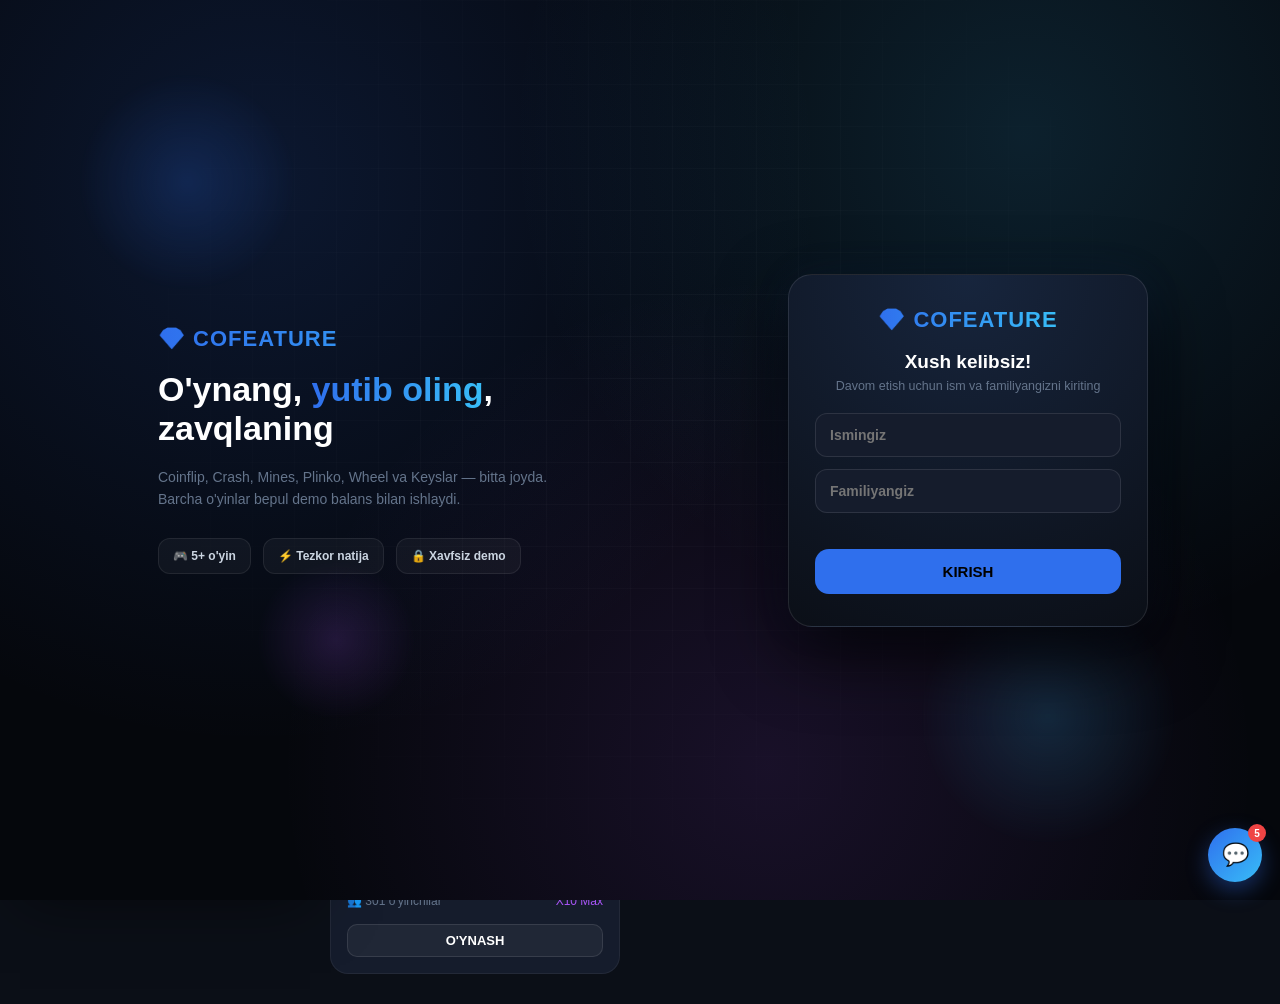
==== index.html @ 9e16fee0 "vip" ====
<!DOCTYPE html>
<html lang="uz">
<head>
  <meta charset="UTF-8">
  <meta name="viewport" content="width=device-width, initial-scale=1.0">
  <title>COFEATURE - Casino Platform</title>
  <link rel="stylesheet" href="styles.css">
  <script src="balance.js" defer></script>
<script src="vip.js" defer></script>
<script src="referral.js" defer></script>
<script src="extras.js" defer></script>
<script src="shell.js" defer></script>
<script src="daily.js" defer></script>
<script src="social.js" defer></script>
</head>
<body>

  <div class="topbar">
    <div class="topbar-left">
      <div class="brand">💎 COFEATURE</div>
    </div>
    <div style="display:flex; align-items:center; gap:10px;">
      <div class="balance-pill">💎 <span class="js-balance">0</span></div>
      <button class="reset-btn" onclick="if(confirm('Balansni 10 000 ga qaytarasizmi?')) skzResetBalance()">Balansni tiklash</button>
    </div>
  </div>

  <main class="main-content">
    <div class="section-title">
      <span>🔥 Mashhur O'yinlar</span>
      <span style="font-size: 14px; color: #2f6fed; font-weight: normal;">🟢 <span class="js-online-count">3,420</span> kishi o'ynamoqda</span>
    </div>

    <div class="games-grid">

      <a class="game-card" href="wheel.html">
        <div class="game-banner bg-wheel">
          🎡
          <span class="badge badge-live">Live</span>
        </div>
        <div class="game-info">
          <div class="game-title">Wheel (Ruletka)</div>
          <div class="game-stats">
            <span>👥 1,482 o'yinchilar</span>
            <span style="color:#2f6fed;">X50 Max</span>
          </div>
          <div class="play-btn">O'YNASH</div>
        </div>
      </a>

      <a class="game-card" href="crash.html">
        <div class="game-banner bg-crash">
          📈
          <span class="badge badge-hot">Hot</span>
        </div>
        <div class="game-info">
          <div class="game-title">Crash</div>
          <div class="game-stats">
            <span>👥 840 o'yinchilar</span>
            <span style="color:#f59e0b;">X1000 Max</span>
          </div>
          <div class="play-btn">O'YNASH</div>
        </div>
      </a>

      <a class="game-card" href="mines.html">
        <div class="game-banner bg-mines">
          💣
        </div>
        <div class="game-info">
          <div class="game-title">Mines</div>
          <div class="game-stats">
            <span>👥 620 o'yinchilar</span>
            <span style="color:#38bdf8;">99% RTP</span>
          </div>
          <div class="play-btn">O'YNASH</div>
        </div>
      </a>

      <a class="game-card" href="plinko.html">
        <div class="game-banner bg-plinko">
          🟣
        </div>
        <div class="game-info">
          <div class="game-title">Plinko</div>
          <div class="game-stats">
            <span>👥 478 o'yinchilar</span>
            <span style="color:#a855f7;">X100 Max</span>
          </div>
          <div class="play-btn">O'YNASH</div>
        </div>
      </a>

      <a class="game-card" href="coinflip.html">
        <div class="game-banner bg-coinflip">
          🪙
          <span class="badge badge-new">Yangi</span>
        </div>
        <div class="game-info">
          <div class="game-title">CoinFlip</div>
          <div class="game-stats">
            <span>👥 355 o'yinchilar</span>
            <span style="color:#ef4444;">X2 Max</span>
          </div>
          <div class="play-btn">O'YNASH</div>
        </div>
      </a>

      <a class="game-card" href="cases.html">
        <div class="game-banner bg-cases">
          🎁
          <span class="badge badge-new">Yangi</span>
        </div>
        <div class="game-info">
          <div class="game-title">Keyslar</div>
          <div class="game-stats">
            <span>👥 512 o'yinchilar</span>
            <span style="color:#f59e0b;">X35 Max</span>
          </div>
          <div class="play-btn">O'YNASH</div>
        </div>
      </a>

      <a class="game-card" href="upgrade.html">
        <div class="game-banner bg-plinko">
          ⚡
        </div>
        <div class="game-info">
          <div class="game-title">Apgreyder</div>
          <div class="game-stats">
            <span>👥 301 o'yinchilar</span>
            <span style="color:#a855f7;">X10 Max</span>
          </div>
          <div class="play-btn">O'YNASH</div>
        </div>
      </a>

    </div>
  </main>

</body>
</html>
---- styles.css ----
:root {
  --bg-main: #0b0f17;
  --bg-sidebar: #0f1623;
  --bg-card: #151c2c;
  --accent: #2f6fed;
  --accent-blue: #38bdf8;
  --accent-purple: #a855f7;
  --accent-amber: #f59e0b;
  --accent-red: #ef4444;
  --text-main: #ffffff;
  --text-muted: #64748b;
}

html {
  scroll-behavior: smooth;
  scrollbar-width: thin;
  scrollbar-color: rgba(47, 111, 237, 0.4) transparent;
}
::-webkit-scrollbar { width: 8px; height: 8px; }
::-webkit-scrollbar-track { background: transparent; }
::-webkit-scrollbar-thumb {
  background: linear-gradient(180deg, rgba(47, 111, 237, 0.55), rgba(56, 189, 248, 0.45));
  border-radius: 8px;
}
::-webkit-scrollbar-thumb:hover { background: rgba(56, 189, 248, 0.75); }

* {
  box-sizing: border-box;
  margin: 0;
  padding: 0;
  user-select: none;
}

body {
  background-color: var(--bg-main);
  background-image: radial-gradient(circle at 15% 0%, rgba(47, 111, 237, 0.08), transparent 40%),
                     radial-gradient(circle at 85% 100%, rgba(56, 189, 248, 0.08), transparent 40%);
  background-attachment: fixed;
  font-family: 'SF Pro Display', -apple-system, BlinkMacSystemFont, 'Segoe UI', Roboto, sans-serif;
  color: var(--text-main);
  min-height: 100vh;
  animation: skzAuroraDrift 18s ease-in-out infinite alternate;
}
@keyframes skzAuroraDrift {
  0%   { background-position: 0% 0%, 100% 100%; }
  100% { background-position: 6% 4%, 94% 96%; }
}

a { text-decoration: none; color: inherit; }

/* ===== Umumiy yuqori panel (har bir o'yin sahifasida) ===== */
.topbar {
  display: flex;
  align-items: center;
  justify-content: space-between;
  padding: 16px 24px;
  border-bottom: 1px solid rgba(255,255,255,0.06);
  background: rgba(15, 22, 35, 0.6);
  backdrop-filter: blur(6px);
  position: sticky;
  top: 0;
  z-index: 50;
}

.topbar-left { display: flex; align-items: center; gap: 16px; }

.brand {
  font-size: 20px;
  font-weight: 800;
  background: linear-gradient(to right, #2f6fed, #38bdf8);
  -webkit-background-clip: text;
  -webkit-text-fill-color: transparent;
  letter-spacing: 1px;
  display: flex;
  align-items: center;
  gap: 8px;
}

.back-btn {
  display: inline-flex;
  align-items: center;
  gap: 8px;
  background: var(--bg-card);
  border: 1px solid rgba(255,255,255,0.1);
  color: #fff;
  padding: 9px 16px;
  border-radius: 10px;
  font-weight: 600;
  font-size: 13px;
  cursor: pointer;
  transition: background 0.2s cubic-bezier(0.4, 0, 0.2, 1);
}
.back-btn:hover { background: rgba(255,255,255,0.1); }

.reset-btn {
  background: none;
  border: 1px solid rgba(255,255,255,0.1);
  color: var(--text-muted);
  font-size: 11px;
  padding: 6px 10px;
  border-radius: 8px;
  cursor: pointer;
}
.reset-btn:hover { color: #fff; border-color: rgba(255,255,255,0.3); }

/* ===== Lobby grid (index.html) ===== */
.main-content {
  padding: 30px 40px;
  max-width: 1200px;
  margin: 0 auto;
}

.section-title {
  font-size: 24px;
  font-weight: 800;
  margin-bottom: 20px;
  display: flex;
  align-items: center;
  justify-content: space-between;
  flex-wrap: wrap;
  gap: 8px;
}

.games-grid {
  display: grid;
  grid-template-columns: repeat(auto-fill, minmax(220px, 1fr));
  gap: 20px;
}

.game-card {
  background: var(--bg-card);
  border: 1px solid rgba(255,255,255,0.06);
  border-radius: 18px;
  overflow: hidden;
  cursor: pointer;
  transition: transform 0.25s cubic-bezier(0.4, 0, 0.2, 1), box-shadow 0.25s cubic-bezier(0.4, 0, 0.2, 1), border-color 0.25s cubic-bezier(0.4, 0, 0.2, 1);
  position: relative;
  display: flex;
  flex-direction: column;
  animation: skzFadeUp 0.45s cubic-bezier(0.19, 1, 0.22, 1) both;
}
.games-grid .game-card:nth-child(1) { animation-delay: 0.02s; }
.games-grid .game-card:nth-child(2) { animation-delay: 0.07s; }
.games-grid .game-card:nth-child(3) { animation-delay: 0.12s; }
.games-grid .game-card:nth-child(4) { animation-delay: 0.17s; }
.games-grid .game-card:nth-child(5) { animation-delay: 0.22s; }

.balance-pill {
  display: flex;
  align-items: center;
  gap: 8px;
  background: rgba(255,255,255,0.04);
  border: 1px solid rgba(255,255,255,0.08);
  padding: 8px 16px;
  border-radius: 12px;
  font-weight: 700;
  font-size: 14px;
  color: var(--accent-amber);
  animation: skzGlowPulse 3.2s ease-in-out infinite;
}
@keyframes skzGlowPulse {
  0%, 100% { box-shadow: 0 0 0 rgba(47, 111, 237, 0); }
  50%      { box-shadow: 0 0 14px rgba(47, 111, 237, 0.25); }
}

.game-card:hover {
  transform: translateY(-6px);
  border-color: rgba(255, 255, 255, 0.2);
  box-shadow: 0 15px 30px rgba(0,0,0,0.5);
}

.game-banner {
  height: 140px;
  background-size: cover;
  background-position: center;
  position: relative;
  display: flex;
  align-items: center;
  justify-content: center;
  font-size: 50px;
}

.bg-wheel { background: radial-gradient(circle, #2f6fed, #0d2a63); }
.bg-crash { background: radial-gradient(circle, #f59e0b, #78350f); }
.bg-mines { background: radial-gradient(circle, #38bdf8, #1e3a8a); }
.bg-plinko { background: radial-gradient(circle, #a855f7, #4c1d95); }
.bg-coinflip { background: radial-gradient(circle, #ef4444, #7f1d1d); }
.bg-cases { background: radial-gradient(circle, #f59e0b, #78350f); }

.badge {
  position: absolute;
  top: 12px;
  right: 12px;
  padding: 4px 8px;
  border-radius: 6px;
  font-size: 10px;
  font-weight: 800;
  text-transform: uppercase;
}

.badge-live { background: #ef4444; color: #fff; box-shadow: 0 0 10px #ef4444; }
.badge-hot { background: var(--accent-amber); color: #000; }
.badge-new { background: var(--accent-purple); color: #fff; }
.badge-free { background: var(--accent-blue); color: #fff; }

.free24-code-row {
  display: flex;
  gap: 8px;
  width: 100%;
  margin-bottom: 12px;
}
.free24-code-row input {
  text-transform: uppercase;
  letter-spacing: 1px;
}
.free24-timer {
  width: 100%;
  text-align: center;
  font-size: 12.5px;
  font-weight: 700;
  color: var(--text-muted);
  background: rgba(255,255,255,0.04);
  border: 1px solid rgba(255,255,255,0.08);
  border-radius: 12px;
  padding: 10px;
  margin-bottom: 12px;
}
.free24-timer.ready { color: var(--accent-blue); border-color: rgba(56,189,248,0.35); }

.game-info {
  padding: 16px;
  display: flex;
  flex-direction: column;
  gap: 6px;
}

.game-title { font-size: 16px; font-weight: 700; }

.game-stats {
  font-size: 12px;
  color: var(--text-muted);
  display: flex;
  justify-content: space-between;
  align-items: center;
}

.play-btn {
  margin-top: 10px;
  background: rgba(255,255,255,0.05);
  border: 1px solid rgba(255,255,255,0.1);
  color: #fff;
  padding: 8px;
  border-radius: 10px;
  font-weight: 600;
  font-size: 13px;
  text-align: center;
  transition: background 0.2s cubic-bezier(0.4, 0, 0.2, 1);
}

.game-card:hover .play-btn {
  background: var(--accent);
  color: #000;
  border-color: var(--accent);
}

/* ===== O'yin sahifalari uchun umumiy konteyner ===== */
.game-page-wrap {
  display: flex;
  justify-content: center;
  padding: 30px 16px 60px;
}

.app-container {
  width: 100%;
  max-width: 460px;
  background: radial-gradient(circle at top, #14243b 0%, #0b0f17 100%);
  border: 1px solid rgba(255, 255, 255, 0.08);
  border-radius: 24px;
  padding: 22px;
  box-shadow: 0 20px 50px rgba(0, 0, 0, 0.7);
  display: flex;
  flex-direction: column;
  align-items: center;
  animation: skzFadeUp 0.45s cubic-bezier(0.19, 1, 0.22, 1) both;
}

@keyframes skzFadeUp {
  from { opacity: 0; transform: translateY(14px); }
  to   { opacity: 1; transform: translateY(0); }
}

.game-heading {
  font-size: 18px;
  font-weight: 800;
  margin-bottom: 4px;
  display: flex;
  align-items: center;
  gap: 8px;
}

.game-subtitle {
  font-size: 12px;
  color: var(--text-muted);
  margin-bottom: 18px;
  text-align: center;
}

.quick-bets {
  display: grid;
  grid-template-columns: repeat(4, 1fr);
  gap: 8px;
  width: 100%;
  margin-bottom: 15px;
}

.quick-btn {
  background: var(--bg-card);
  border: 1px solid rgba(255,255,255,0.08);
  color: #cbd5e1;
  padding: 9px;
  border-radius: 10px;
  font-size: 12px;
  font-weight: 600;
  cursor: pointer;
  transition: all 0.2s cubic-bezier(0.4, 0, 0.2, 1);
}

.quick-btn:active, .quick-btn.active {
  background: var(--accent-blue);
  color: #fff;
  border-color: var(--accent-blue);
}

.bet-input-row {
  display: flex;
  gap: 8px;
  width: 100%;
  margin-bottom: 15px;
}

.bet-input {
  flex: 1;
  background: var(--bg-card);
  border: 1px solid rgba(255,255,255,0.1);
  color: #fff;
  padding: 12px 14px;
  border-radius: 12px;
  font-size: 15px;
  font-weight: 700;
}
.bet-input:focus { outline: none; border-color: var(--accent); }

.primary-btn {
  width: 100%;
  background: var(--accent);
  border: none;
  color: #000;
  padding: 14px;
  border-radius: 14px;
  font-weight: 800;
  font-size: 15px;
  cursor: pointer;
  transition: filter 0.15s cubic-bezier(0.4, 0, 0.2, 1), transform 0.1s cubic-bezier(0.4, 0, 0.2, 1);
}
.primary-btn:hover { filter: brightness(1.08); }
.primary-btn:active { transform: scale(0.98); }
.primary-btn:disabled { opacity: 0.4; cursor: not-allowed; }

.primary-btn.danger { background: var(--accent-red); color: #fff; }
.primary-btn.blue { background: var(--accent-blue); color: #fff; }

.history-bar {
  display: flex;
  gap: 6px;
  width: 100%;
  overflow-x: auto;
  padding-bottom: 4px;
  margin-bottom: 15px;
  scrollbar-width: none;
}
.history-bar::-webkit-scrollbar { display: none; }

.history-item {
  padding: 4px 10px;
  border-radius: 8px;
  font-size: 11px;
  font-weight: 800;
  flex-shrink: 0;
  background: rgba(255,255,255,0.05);
}

.toast {
  position: fixed;
  bottom: 24px;
  left: 50%;
  transform: translateX(-50%) translateY(20px);
  background: var(--bg-card);
  border: 1px solid rgba(255,255,255,0.15);
  padding: 12px 20px;
  border-radius: 12px;
  font-weight: 700;
  font-size: 14px;
  opacity: 0;
  transition: opacity 0.25s cubic-bezier(0.4, 0, 0.2, 1), transform 0.25s cubic-bezier(0.4, 0, 0.2, 1);
  z-index: 100;
  pointer-events: none;
  text-align: center;
}
.toast.show { opacity: 1; transform: translateX(-50%) translateY(0); }
.toast.win { color: var(--accent); border-color: rgba(47, 111, 237, 0.4); }
.toast.lose { color: var(--accent-red); border-color: rgba(239,68,68,0.4); }

/* ===== Yutuq (achievement) bildirishnomasi ===== */
.skz-achv-toast {
  position: fixed;
  top: 18px;
  left: 50%;
  transform: translateX(-50%) translateY(-30px);
  display: flex;
  align-items: center;
  gap: 12px;
  background: linear-gradient(135deg, #1a2440, #0f1623);
  border: 1px solid rgba(245, 158, 11, 0.5);
  box-shadow: 0 12px 30px rgba(0,0,0,0.5), 0 0 20px rgba(245,158,11,0.25);
  padding: 12px 18px;
  border-radius: 14px;
  z-index: 10000;
  opacity: 0;
  transition: opacity 0.35s cubic-bezier(0.4,0,0.2,1), transform 0.35s cubic-bezier(0.4,0,0.2,1);
  pointer-events: none;
  max-width: 90vw;
}
.skz-achv-toast.show { opacity: 1; transform: translateX(-50%) translateY(0); }
.skz-achv-toast-icon { font-size: 30px; line-height: 1; }
.skz-achv-toast-label { font-size: 10px; text-transform: uppercase; letter-spacing: 1px; color: var(--accent-amber); font-weight: 800; }
.skz-achv-toast-title { font-size: 14px; font-weight: 800; color: #fff; }

/* ===== Sound toggle tugmasi ===== */
.js-sound-toggle {
  background: rgba(255,255,255,0.06);
  border: 1px solid rgba(255,255,255,0.1);
  border-radius: 10px;
  width: 38px;
  height: 38px;
  font-size: 16px;
  cursor: pointer;
  display: inline-flex;
  align-items: center;
  justify-content: center;
  transition: all 0.2s ease;
}
.js-sound-toggle:hover { background: rgba(255,255,255,0.12); }
.js-sound-toggle.active { border-color: rgba(47,111,237,0.5); }

/* ===== Reyting jadvali ===== */
.leaderboard-list { width: 100%; display: flex; flex-direction: column; gap: 8px; }
.leaderboard-row {
  display: flex;
  align-items: center;
  gap: 12px;
  background: var(--bg-card);
  border: 1px solid rgba(255,255,255,0.06);
  border-radius: 12px;
  padding: 10px 14px;
}
.leaderboard-row.top1 { border-color: rgba(245,158,11,0.55); box-shadow: 0 0 18px rgba(245,158,11,0.15); }
.leaderboard-row.top2 { border-color: rgba(203,213,225,0.4); }
.leaderboard-row.top3 { border-color: rgba(217,119,6,0.4); }
.leaderboard-row.is-user { border-color: rgba(47,111,237,0.6); background: rgba(47,111,237,0.08); }
.leaderboard-rank {
  width: 30px; height: 30px; border-radius: 8px;
  display: flex; align-items: center; justify-content: center;
  font-weight: 800; font-size: 13px; flex-shrink: 0;
  background: rgba(255,255,255,0.06); color: #cbd5e1;
}
.leaderboard-row.top1 .leaderboard-rank { background: linear-gradient(160deg,#f59e0b,#7c2d12); color: #fff; }
.leaderboard-row.top2 .leaderboard-rank { background: linear-gradient(160deg,#cbd5e1,#64748b); color: #0b0f17; }
.leaderboard-row.top3 .leaderboard-rank { background: linear-gradient(160deg,#d97706,#7c2d12); color: #fff; }
.leaderboard-info { flex: 1; min-width: 0; }
.leaderboard-name { font-weight: 700; font-size: 13.5px; overflow: hidden; text-overflow: ellipsis; white-space: nowrap; }
.leaderboard-drop { font-size: 11px; color: var(--text-muted); }
.leaderboard-score { font-weight: 800; font-size: 13.5px; color: var(--accent-amber); white-space: nowrap; }

/* ===== Profil statistikasi ===== */
.stats-grid {
  display: grid;
  grid-template-columns: repeat(2, 1fr);
  gap: 10px;
  width: 100%;
  margin-bottom: 20px;
}
.stat-card {
  background: var(--bg-card);
  border: 1px solid rgba(255,255,255,0.07);
  border-radius: 14px;
  padding: 14px;
  text-align: center;
}
.stat-card-icon { font-size: 20px; margin-bottom: 4px; }
.stat-card-value { font-size: 17px; font-weight: 800; color: #fff; }
.stat-card-label { font-size: 10.5px; color: var(--text-muted); margin-top: 2px; }

.profile-header {
  display: flex;
  align-items: center;
  gap: 14px;
  width: 100%;
  margin-bottom: 18px;
}
.profile-header-avatar {
  width: 60px; height: 60px; border-radius: 50%;
  background: linear-gradient(160deg, var(--accent), var(--accent-blue));
  display: flex; align-items: center; justify-content: center;
  font-weight: 800; font-size: 20px; color: #fff; overflow: hidden; flex-shrink: 0;
}
.profile-header-avatar img { width: 100%; height: 100%; object-fit: cover; }
.profile-header-name { font-weight: 800; font-size: 17px; }
.profile-header-sub { font-size: 12px; color: var(--text-muted); }

.achv-grid {
  display: grid;
  grid-template-columns: repeat(auto-fill, minmax(140px, 1fr));
  gap: 10px;
  width: 100%;
}
.achv-card {
  background: var(--bg-card);
  border: 1px solid rgba(255,255,255,0.07);
  border-radius: 14px;
  padding: 12px;
  text-align: center;
  opacity: 0.35;
  filter: grayscale(0.8);
  transition: all 0.25s ease;
}
.achv-card.unlocked {
  opacity: 1;
  filter: none;
  border-color: rgba(245,158,11,0.4);
  box-shadow: 0 0 16px rgba(245,158,11,0.12);
}
.achv-card-icon { font-size: 26px; margin-bottom: 6px; }
.achv-card-title { font-size: 12px; font-weight: 800; }
.achv-card-desc { font-size: 10px; color: var(--text-muted); margin-top: 3px; line-height: 1.3; }

/* ===== O'yinlarda sovg'a bilan tikish rejimi ===== */
.stake-mode-row {
  display: flex;
  gap: 8px;
  width: 100%;
  margin-bottom: 12px;
}
.stake-mode-btn {
  flex: 1;
  background: var(--bg-card);
  border: 1px solid rgba(255,255,255,0.08);
  color: #94a3b8;
  padding: 10px;
  border-radius: 12px;
  font-weight: 700;
  font-size: 13px;
  cursor: pointer;
  transition: all 0.15s cubic-bezier(0.4, 0, 0.2, 1);
}
.stake-mode-btn.active {
  background: rgba(168,85,247,0.15);
  border-color: var(--accent-purple);
  color: #fff;
}
.stake-gift-row {
  display: flex;
  gap: 8px;
  width: 100%;
  overflow-x: auto;
  padding-bottom: 6px;
  margin-bottom: 12px;
  scrollbar-width: none;
}
.stake-gift-row::-webkit-scrollbar { display: none; }
.stake-gift-item {
  flex-shrink: 0;
  width: 64px;
  background: var(--bg-card);
  border: 2px solid rgba(255,255,255,0.06);
  border-radius: 12px;
  padding: 6px;
  text-align: center;
  cursor: pointer;
  transition: border-color 0.15s cubic-bezier(0.4, 0, 0.2, 1), transform 0.1s cubic-bezier(0.4, 0, 0.2, 1);
}
.stake-gift-item:active { transform: scale(0.96); }
.stake-gift-item.active { border-color: var(--accent-purple); background: rgba(168,85,247,0.1); }
.stake-gift-item .gift-icon-wrap { width: 44px; height: 44px; border-radius: 8px; margin: 0 auto 4px; }
.stake-gift-item .val { font-size: 10px; color: #cbd5e1; font-weight: 700; }
.stake-gift-empty {
  font-size: 12px;
  color: var(--text-muted);
  padding: 10px 0;
}
.stake-gift-empty a { color: var(--accent); font-weight: 600; }

/* ============================================
   COFEATURE — Chap yon menyu (Sidebar)
   ============================================ */
.skz-burger {
  width: 40px;
  height: 40px;
  border-radius: 10px;
  background: var(--bg-card);
  border: 1px solid rgba(255,255,255,0.1);
  display: flex;
  flex-direction: column;
  align-items: center;
  justify-content: center;
  gap: 5px;
  cursor: pointer;
  flex-shrink: 0;
  transition: border-color 0.2s cubic-bezier(0.4, 0, 0.2, 1), background 0.2s cubic-bezier(0.4, 0, 0.2, 1);
}
.skz-burger:hover { border-color: rgba(47, 111, 237, 0.5); background: rgba(47, 111, 237, 0.08); }
.skz-burger span {
  display: block;
  width: 18px;
  height: 2px;
  background: #fff;
  border-radius: 2px;
  transition: transform 0.3s ease, opacity 0.3s ease;
}
.skz-burger.open span:nth-child(1) { transform: translateY(7px) rotate(45deg); }
.skz-burger.open span:nth-child(2) { opacity: 0; }
.skz-burger.open span:nth-child(3) { transform: translateY(-7px) rotate(-45deg); }

.skz-overlay {
  position: fixed;
  inset: 0;
  background: rgba(0,0,0,0.55);
  backdrop-filter: blur(2px);
  opacity: 0;
  pointer-events: none;
  transition: opacity 0.3s ease;
  z-index: 199;
}
.skz-overlay.open { opacity: 1; pointer-events: auto; }

.skz-sidebar {
  position: fixed;
  top: 0;
  left: 0;
  bottom: 0;
  width: 290px;
  max-width: 85vw;
  background: linear-gradient(180deg, #121a2b 0%, #0b0f17 100%);
  border-right: 1px solid rgba(255,255,255,0.08);
  box-shadow: 20px 0 60px rgba(0,0,0,0.5);
  z-index: 200;
  padding: 22px 18px;
  display: flex;
  flex-direction: column;
  transform: translateX(-105%);
  transition: transform 0.38s cubic-bezier(0.19, 1, 0.22, 1);
  overflow-y: auto;
}
.skz-sidebar.open { transform: translateX(0); }

@media (min-width: 900px) {
  body.skz-sidebar-open .topbar,
  body.skz-sidebar-open .main-content,
  body.skz-sidebar-open .game-page-wrap {
    margin-left: 290px;
    transition: margin-left 0.38s cubic-bezier(0.19, 1, 0.22, 1);
  }
  body.skz-sidebar-open .skz-overlay { display: none; }
}

.skz-sidebar-brand {
  font-size: 20px;
  font-weight: 900;
  letter-spacing: 1px;
  background: linear-gradient(to right, #2f6fed, #38bdf8);
  -webkit-background-clip: text;
  -webkit-text-fill-color: transparent;
  margin-bottom: 20px;
  animation: skzGlow 3.5s ease-in-out infinite;
}
.skz-sidebar-brand span { color: var(--accent-amber); -webkit-text-fill-color: initial; }

@keyframes skzGlow {
  0%, 100% { filter: drop-shadow(0 0 0px rgba(47, 111, 237, 0)); }
  50% { filter: drop-shadow(0 0 10px rgba(47, 111, 237, 0.45)); }
}

.skz-user-card {
  display: flex;
  align-items: center;
  gap: 12px;
  background: rgba(255,255,255,0.04);
  border: 1px solid rgba(255,255,255,0.08);
  border-radius: 16px;
  padding: 12px;
  margin-bottom: 22px;
}
.skz-avatar {
  width: 44px;
  height: 44px;
  border-radius: 50%;
  background: linear-gradient(135deg, #2f6fed, #38bdf8);
  display: flex;
  align-items: center;
  justify-content: center;
  font-weight: 800;
  font-size: 15px;
  color: #fff;
  flex-shrink: 0;
  box-shadow: 0 0 14px rgba(47, 111, 237, 0.4);
}
.skz-user-info { min-width: 0; }
.skz-user-name {
  font-size: 13px;
  font-weight: 700;
  white-space: nowrap;
  overflow: hidden;
  text-overflow: ellipsis;
}
.skz-user-balance {
  font-size: 13px;
  font-weight: 800;
  color: var(--accent-amber);
  margin-top: 2px;
}
.skz-user-vip {
  display: inline-block;
  font-size: 10px;
  font-weight: 800;
  color: #cfe0ff;
  background: rgba(47,111,237,0.18);
  border: 1px solid rgba(47,111,237,0.4);
  padding: 1px 7px;
  border-radius: 6px;
  margin-top: 3px;
  letter-spacing: 0.3px;
}

/* ===== Daraja oshganda chiqadigan bildirishnoma ===== */
.skz-levelup-toast {
  position: fixed;
  top: 20px;
  left: 50%;
  transform: translateX(-50%) translateY(-30px);
  background: linear-gradient(135deg, #2f6fed, #38bdf8);
  color: #fff;
  padding: 14px 24px;
  border-radius: 14px;
  font-weight: 700;
  font-size: 14px;
  box-shadow: 0 10px 30px rgba(47,111,237,0.5);
  opacity: 0;
  z-index: 999;
  transition: opacity 0.35s cubic-bezier(0.4, 0, 0.2, 1), transform 0.35s cubic-bezier(0.4, 0, 0.2, 1);
}
.skz-levelup-toast.show { opacity: 1; transform: translateX(-50%) translateY(0); }
.skz-levelup-toast b { color: #fff; }

/* ===== Profil sahifasi: VIP progress ===== */
.vip-card {
  width: 100%;
  background: var(--bg-card);
  border: 1px solid rgba(47,111,237,0.25);
  border-radius: 16px;
  padding: 16px;
  margin-bottom: 16px;
}
.vip-card-top {
  display: flex;
  justify-content: space-between;
  align-items: center;
  margin-bottom: 10px;
}
.vip-card-title { font-weight: 800; font-size: 14px; }
.vip-bar-track {
  width: 100%;
  height: 10px;
  background: rgba(255,255,255,0.06);
  border-radius: 6px;
  overflow: hidden;
}
.vip-bar-fill {
  height: 100%;
  background: linear-gradient(90deg, #2f6fed, #38bdf8);
  border-radius: 6px;
  width: 0%;
  transition: width 0.5s cubic-bezier(0.4, 0, 0.2, 1);
}
.vip-progress-text { font-size: 11px; color: var(--text-muted); margin-top: 6px; text-align: right; }
.vip-perk-note { font-size: 11.5px; color: #cfe0ff; margin-top: 10px; }

/* ===== Profil sahifasi: Referal bo'limi ===== */
.ref-card {
  width: 100%;
  background: var(--bg-card);
  border: 1px solid rgba(255,255,255,0.08);
  border-radius: 16px;
  padding: 16px;
  margin-bottom: 16px;
}
.ref-code-row {
  display: flex;
  gap: 8px;
  align-items: center;
  margin: 10px 0 14px;
}
.ref-code-box {
  flex: 1;
  background: rgba(255,255,255,0.05);
  border: 1px dashed rgba(255,255,255,0.2);
  border-radius: 10px;
  padding: 10px 14px;
  font-weight: 800;
  letter-spacing: 1px;
  font-size: 15px;
  text-align: center;
}
.ref-copy-btn {
  background: var(--accent);
  border: none;
  color: #fff;
  padding: 10px 14px;
  border-radius: 10px;
  font-weight: 700;
  font-size: 12.5px;
  cursor: pointer;
  white-space: nowrap;
}
.ref-redeem-row { display: flex; gap: 8px; }
.ref-redeem-row input {
  flex: 1;
  background: var(--bg-main);
  border: 1px solid rgba(255,255,255,0.1);
  color: #fff;
  padding: 10px 12px;
  border-radius: 10px;
  font-size: 13px;
}
.ref-redeem-row button {
  background: var(--accent-blue);
  border: none;
  color: #fff;
  padding: 10px 16px;
  border-radius: 10px;
  font-weight: 700;
  font-size: 12.5px;
  cursor: pointer;
  white-space: nowrap;
}
.ref-redeem-row button:disabled { opacity: 0.4; cursor: not-allowed; }
.ref-status {
  margin-top: 10px;
  font-size: 12px;
  color: var(--text-muted);
}
.ref-status.done { color: var(--accent); font-weight: 700; }

.skz-nav-label {
  font-size: 11px;
  font-weight: 800;
  letter-spacing: 1px;
  color: var(--text-muted);
  margin: 6px 0 10px 4px;
}

.skz-nav {
  display: flex;
  flex-direction: column;
  gap: 4px;
  margin-bottom: 10px;
}
.skz-nav-item {
  display: flex;
  align-items: center;
  gap: 12px;
  padding: 11px 12px;
  border-radius: 12px;
  font-size: 14px;
  font-weight: 600;
  color: #cbd5e1;
  transition: background 0.2s cubic-bezier(0.4, 0, 0.2, 1), color 0.2s cubic-bezier(0.4, 0, 0.2, 1), transform 0.15s cubic-bezier(0.4, 0, 0.2, 1);
  position: relative;
}
.skz-nav-icon { font-size: 17px; width: 22px; text-align: center; }
.skz-nav-badge {
  margin-left: auto;
  background: var(--accent-purple);
  color: #fff;
  font-size: 10.5px;
  font-weight: 800;
  padding: 2px 7px;
  border-radius: 20px;
  display: none;
  align-items: center;
  justify-content: center;
  min-width: 18px;
}
.skz-nav-item:hover { background: rgba(255,255,255,0.06); transform: translateX(3px); }
.skz-nav-item.active {
  background: linear-gradient(90deg, rgba(47, 111, 237, 0.18), rgba(47, 111, 237, 0.03));
  color: #fff;
  box-shadow: inset 3px 0 0 var(--accent);
}

.skz-settings-block {
  display: flex;
  flex-direction: column;
  gap: 10px;
  margin-top: 4px;
}
.skz-settings-row {
  display: flex;
  align-items: center;
  justify-content: space-between;
  font-size: 13px;
  color: #cbd5e1;
  padding: 0 4px;
}
.skz-lang-group { display: flex; gap: 6px; }
.skz-lang-btn {
  background: rgba(255,255,255,0.05);
  border: 1px solid rgba(255,255,255,0.1);
  color: #94a3b8;
  font-size: 11px;
  font-weight: 800;
  padding: 6px 9px;
  border-radius: 8px;
  cursor: pointer;
  transition: all 0.2s cubic-bezier(0.4, 0, 0.2, 1);
}
.skz-lang-btn.active { background: var(--accent-blue); color: #fff; border-color: var(--accent-blue); }
.skz-lang-btn:hover:not(.active) { border-color: rgba(255,255,255,0.3); }

.skz-settings-btn {
  width: 100%;
  background: rgba(255,255,255,0.05);
  border: 1px solid rgba(255,255,255,0.08);
  color: #e2e8f0;
  padding: 11px;
  border-radius: 12px;
  font-size: 13px;
  font-weight: 700;
  cursor: pointer;
  text-align: left;
  transition: background 0.2s cubic-bezier(0.4, 0, 0.2, 1), border-color 0.2s cubic-bezier(0.4, 0, 0.2, 1);
}
.skz-settings-btn:hover { background: rgba(255,255,255,0.1); }
.skz-logout-btn { color: var(--accent-red); border-color: rgba(239,68,68,0.25); }
.skz-logout-btn:hover { background: rgba(239,68,68,0.12); border-color: rgba(239,68,68,0.5); }

.skz-avatar img { width: 100%; height: 100%; border-radius: 50%; object-fit: cover; }

/* ============================================
   COFEATURE — Profil sozlamalari oynasi (modal)
   ============================================ */
.skz-modal-overlay {
  position: fixed;
  inset: 0;
  background: rgba(5, 8, 14, 0.72);
  backdrop-filter: blur(4px);
  display: flex;
  align-items: center;
  justify-content: center;
  z-index: 300;
  padding: 16px;
  animation: skzFadeIn 0.18s ease-out;
}
@keyframes skzFadeIn { from { opacity: 0; } to { opacity: 1; } }
.skz-modal {
  background: var(--bg-sidebar);
  border: 1px solid rgba(255,255,255,0.08);
  border-radius: 20px;
  padding: 24px;
  width: 100%;
  max-width: 360px;
  box-shadow: 0 20px 60px rgba(0,0,0,0.5);
}
.skz-modal-title {
  font-size: 16px;
  font-weight: 800;
  margin-bottom: 18px;
  text-align: center;
}
.skz-modal-avatar-row {
  display: flex;
  align-items: center;
  gap: 14px;
  margin-bottom: 20px;
}
.skz-modal-avatar {
  width: 64px;
  height: 64px;
  border-radius: 50%;
  background: linear-gradient(135deg, #2f6fed, #38bdf8);
  display: flex;
  align-items: center;
  justify-content: center;
  font-weight: 800;
  font-size: 20px;
  color: #fff;
  flex-shrink: 0;
  overflow: hidden;
  box-shadow: 0 0 14px rgba(47, 111, 237, 0.4);
}
.skz-modal-avatar img { width: 100%; height: 100%; border-radius: 50%; object-fit: cover; }
.skz-modal-avatar-actions { display: flex; flex-direction: column; gap: 8px; }
.skz-modal-upload-btn {
  background: rgba(255,255,255,0.06);
  border: 1px solid rgba(255,255,255,0.12);
  color: #e2e8f0;
  padding: 8px 12px;
  border-radius: 10px;
  font-size: 12px;
  font-weight: 700;
  cursor: pointer;
  text-align: center;
  transition: background 0.2s cubic-bezier(0.4, 0, 0.2, 1);
}
.skz-modal-upload-btn:hover { background: rgba(255,255,255,0.12); }
.skz-modal-remove-btn {
  background: none;
  border: none;
  color: var(--accent-red);
  font-size: 11.5px;
  font-weight: 700;
  cursor: pointer;
  padding: 0;
  text-align: left;
}
.skz-modal-label {
  display: block;
  font-size: 11.5px;
  font-weight: 700;
  color: var(--text-muted);
  margin: 12px 0 6px 2px;
}
.skz-modal-actions {
  display: flex;
  gap: 10px;
  margin-top: 16px;
}
.skz-modal-actions .skz-settings-btn { text-align: center; }
.skz-modal-actions .primary-btn { flex: 1; }
.skz-modal-actions .skz-settings-btn { flex: 1; }

/* ============================================
   COFEATURE — Kunlik bonus / Streak / Vazifalar
   ============================================ */
.skz-daily-btn {
  position: relative;
  display: flex;
  align-items: center;
  gap: 8px;
  width: calc(100% - 24px);
  margin: 0 12px 14px;
  padding: 11px 14px;
  border-radius: 12px;
  border: 1px solid rgba(245, 158, 11, 0.35);
  background: linear-gradient(135deg, rgba(245, 158, 11, 0.16), rgba(168, 85, 247, 0.12));
  color: #fff;
  font-size: 13px;
  font-weight: 800;
  cursor: pointer;
  transition: filter 0.15s ease, transform 0.15s ease;
}
.skz-daily-btn:hover { filter: brightness(1.12); }
.skz-daily-btn:active { transform: scale(0.98); }
.skz-daily-badge {
  width: 9px;
  height: 9px;
  border-radius: 50%;
  background: var(--accent-red);
  box-shadow: 0 0 0 3px rgba(239, 68, 68, 0.25);
  margin-left: auto;
}

.skz-daily-modal { max-width: 460px; width: 100%; }
.skz-daily-streak-label {
  font-size: 12.5px;
  font-weight: 700;
  color: var(--accent-amber);
  margin: -6px 0 14px 2px;
}

.skz-streak-strip {
  display: grid;
  grid-template-columns: repeat(7, 1fr);
  gap: 6px;
  margin-bottom: 16px;
}
.skz-streak-day {
  border-radius: 10px;
  padding: 8px 3px;
  text-align: center;
  background: rgba(255,255,255,0.04);
  border: 1px solid rgba(255,255,255,0.07);
}
.skz-streak-day.claimed { opacity: 0.55; border-color: rgba(47,111,237,0.3); }
.skz-streak-day.current {
  border-color: var(--accent-amber);
  background: rgba(245,158,11,0.12);
  box-shadow: 0 0 0 1px rgba(245,158,11,0.25);
}
.skz-streak-day.bonus.current { border-color: #ffd76a; background: rgba(255, 215, 106, 0.16); }
.skz-streak-daynum { font-size: 9.5px; font-weight: 800; color: var(--text-muted); text-transform: uppercase; }
.skz-streak-icon { font-size: 15px; margin: 3px 0; }
.skz-streak-reward { font-size: 9.5px; font-weight: 800; color: var(--accent-amber); }

.skz-daily-countdown {
  text-align: center;
  font-size: 12px;
  color: var(--text-muted);
  font-weight: 700;
  margin-top: 8px;
}

.skz-quest-list { display: flex; flex-direction: column; gap: 8px; }
.skz-quest-row {
  display: flex;
  align-items: center;
  gap: 12px;
  padding: 10px 12px;
  border-radius: 10px;
  background: rgba(255,255,255,0.04);
  border: 1px solid rgba(255,255,255,0.06);
}
.skz-quest-row.done { opacity: 0.55; border-color: rgba(47,111,237,0.3); }
.skz-quest-icon { font-size: 20px; flex-shrink: 0; }
.skz-quest-body { flex: 1; min-width: 0; }
.skz-quest-title { font-size: 12.5px; font-weight: 700; color: #fff; margin-bottom: 5px; }
.skz-quest-progress-track {
  height: 6px;
  border-radius: 3px;
  background: rgba(255,255,255,0.08);
  overflow: hidden;
  margin-bottom: 4px;
}
.skz-quest-progress-fill {
  height: 100%;
  border-radius: 3px;
  background: linear-gradient(90deg, var(--accent), var(--accent-blue));
  transition: width 0.3s ease;
}
.skz-quest-progress-label { font-size: 10px; color: var(--text-muted); font-weight: 700; }
.skz-quest-reward { font-size: 12px; font-weight: 800; color: var(--accent-amber); flex-shrink: 0; }
.skz-quest-row.done .skz-quest-reward { color: var(--accent); font-size: 16px; }

/* ============================================
   COFEATURE — Kirish (Login) oynasi
   ============================================ */
.skz-gate {
  position: fixed;
  inset: 0;
  background: rgba(5,8,14,0.88);
  backdrop-filter: blur(8px);
  z-index: 500;
  display: flex;
  align-items: center;
  justify-content: center;
  padding: 20px;
  animation: skzFadeIn 0.35s ease;
}
.skz-gate.skz-gate-out { animation: skzFadeOut 0.35s ease forwards; }
@keyframes skzFadeIn { from { opacity: 0; } to { opacity: 1; } }
@keyframes skzFadeOut { from { opacity: 1; } to { opacity: 0; } }

body.skz-locked { overflow: hidden; }

.skz-gate-card {
  width: 100%;
  max-width: 360px;
  background: radial-gradient(circle at top, #17253d 0%, #0b0f17 100%);
  border: 1px solid rgba(255,255,255,0.1);
  border-radius: 24px;
  padding: 32px 26px;
  box-shadow: 0 25px 70px rgba(0,0,0,0.8), 0 0 40px rgba(47, 111, 237, 0.08);
  display: flex;
  flex-direction: column;
  align-items: center;
  text-align: center;
  animation: skzPopIn 0.4s cubic-bezier(0.19, 1, 0.22, 1);
}
@keyframes skzPopIn {
  from { opacity: 0; transform: scale(0.92) translateY(14px); }
  to { opacity: 1; transform: scale(1) translateY(0); }
}
.skz-gate-logo {
  font-size: 22px;
  font-weight: 900;
  letter-spacing: 1px;
  background: linear-gradient(to right, #2f6fed, #38bdf8);
  -webkit-background-clip: text;
  -webkit-text-fill-color: transparent;
  margin-bottom: 18px;
}
.skz-gate-logo span { color: var(--accent-amber); -webkit-text-fill-color: initial; }
.skz-gate-title { font-size: 19px; font-weight: 800; margin-bottom: 6px; }
.skz-gate-subtitle { font-size: 12.5px; color: var(--text-muted); margin-bottom: 20px; }
.skz-gate-input {
  width: 100%;
  background: var(--bg-card);
  border: 1px solid rgba(255,255,255,0.1);
  color: #fff;
  padding: 13px 14px;
  border-radius: 12px;
  font-size: 14px;
  font-weight: 600;
  margin-bottom: 12px;
  transition: border-color 0.2s cubic-bezier(0.4, 0, 0.2, 1);
}
.skz-gate-input:focus { outline: none; border-color: var(--accent); }
.skz-gate-error { color: var(--accent-red); font-size: 12px; font-weight: 600; min-height: 16px; margin-bottom: 8px; }

/* ============================================
   COFEATURE — Yangilangan kirish oynasi (split hero)
   ============================================ */
.skz-gate-hero {
  position: fixed;
  inset: 0;
  z-index: 0;
  background:
    radial-gradient(circle at 20% 20%, rgba(47, 111, 237, 0.16), transparent 45%),
    radial-gradient(circle at 80% 15%, rgba(56, 189, 248, 0.14), transparent 40%),
    radial-gradient(circle at 60% 85%, rgba(168,85,247,0.12), transparent 45%),
    #05070c;
}
.skz-gate-hero::before {
  content: "";
  position: absolute;
  inset: 0;
  background-image:
    linear-gradient(rgba(255,255,255,0.03) 1px, transparent 1px),
    linear-gradient(90deg, rgba(255,255,255,0.03) 1px, transparent 1px);
  background-size: 42px 42px;
  mask-image: radial-gradient(circle at 50% 40%, black 0%, transparent 70%);
}
.skz-gate-orb {
  position: absolute;
  border-radius: 50%;
  filter: blur(2px);
  opacity: 0.55;
  animation: skzFloat 9s ease-in-out infinite;
}
@keyframes skzFloat {
  0%, 100% { transform: translateY(0px); }
  50% { transform: translateY(-18px); }
}

.skz-gate {
  display: grid;
  grid-template-columns: 1fr;
  align-items: center;
  justify-items: center;
}
@media (min-width: 860px) {
  .skz-gate { grid-template-columns: 1.1fr 0.9fr; gap: 40px; padding: 40px 60px; }
  .skz-gate-side {
    display: flex;
    flex-direction: column;
    gap: 18px;
    max-width: 420px;
  }
  .skz-gate-side-title { font-size: 34px; font-weight: 900; line-height: 1.15; }
  .skz-gate-side-title span { background: linear-gradient(to right, #2f6fed, #38bdf8); -webkit-background-clip: text; -webkit-text-fill-color: transparent; }
  .skz-gate-side-sub { font-size: 14px; color: var(--text-muted); line-height: 1.6; }
  .skz-gate-feature-row { display: flex; gap: 12px; margin-top: 10px; flex-wrap: wrap; }
  .skz-gate-feature {
    background: rgba(255,255,255,0.04);
    border: 1px solid rgba(255,255,255,0.08);
    border-radius: 12px;
    padding: 10px 14px;
    font-size: 12px;
    font-weight: 700;
    color: #cbd5e1;
    display: flex;
    align-items: center;
    gap: 8px;
  }
}
.skz-gate-side { display: none; position: relative; z-index: 1; }
@media (min-width: 860px) { .skz-gate-side { display: flex; } }

.skz-gate-card { animation: skzPopIn 0.5s cubic-bezier(0.19, 1, 0.22, 1); position: relative; z-index: 1; }

/* ============================================
   COFEATURE — Cases (Keyslar)
   ============================================ */
.cases-grid {
  display: grid;
  grid-template-columns: repeat(2, 1fr);
  gap: 14px;
  width: 100%;
  margin-bottom: 18px;
}
.case-card {
  background: var(--bg-card);
  border: 1px solid rgba(255,255,255,0.08);
  border-radius: 16px;
  padding: 14px 10px 12px;
  display: flex;
  flex-direction: column;
  align-items: center;
  gap: 8px;
  cursor: pointer;
  transition: transform 0.15s cubic-bezier(0.4, 0, 0.2, 1), border-color 0.2s cubic-bezier(0.4, 0, 0.2, 1);
  position: relative;
}
.case-card:hover { transform: translateY(-4px); border-color: rgba(255,255,255,0.25); }
.case-card.active { border-color: var(--accent-purple); box-shadow: 0 0 0 1px var(--accent-purple), 0 0 24px rgba(168,85,247,0.25); }
.case-box {
  width: 64px;
  height: 64px;
  border-radius: 14px;
  display: flex;
  align-items: center;
  justify-content: center;
  position: relative;
}
.case-box svg { width: 40px; height: 40px; filter: drop-shadow(0 4px 10px rgba(0,0,0,0.5)); }
.case-box img { width: 46px; height: 46px; object-fit: contain; filter: drop-shadow(0 4px 10px rgba(0,0,0,0.5)); }
.case-name { font-size: 12.5px; font-weight: 800; text-align: center; }
.case-price { font-size: 12px; font-weight: 700; color: var(--accent-amber); }

.gift-card {
  width: 96px;
  flex-shrink: 0;
  background: var(--bg-card);
  border: 1px solid rgba(255,255,255,0.08);
  border-radius: 14px;
  padding: 10px 6px;
  display: flex;
  flex-direction: column;
  align-items: center;
  gap: 6px;
  transition: transform 0.2s cubic-bezier(0.4, 0, 0.2, 1);
}
.gift-card .gift-icon-wrap {
  width: 56px;
  height: 56px;
  border-radius: 12px;
  display: flex;
  align-items: center;
  justify-content: center;
}
.gift-card .gift-icon-wrap svg { width: 34px; height: 34px; }
.gift-card .gift-name { font-size: 10px; font-weight: 700; text-align: center; color: #cbd5e1; line-height: 1.25; }
.gift-card .gift-value { font-size: 10.5px; font-weight: 800; color: var(--accent-amber); }

.reel-wrap {
  width: 100%;
  height: 130px;
  overflow: hidden;
  position: relative;
  background: #0d131f;
  border-radius: 16px;
  border: 1px solid rgba(255,255,255,0.06);
  margin-bottom: 18px;
}
.reel-track {
  display: flex;
  align-items: center;
  gap: 12px;
  padding: 14px 0;
  will-change: transform;
}
.reel-pointer {
  position: absolute;
  top: 0; bottom: 0;
  left: 50%;
  width: 2px;
  background: linear-gradient(#ef4444, transparent 80%);
  transform: translateX(-50%);
  z-index: 5;
}
.reel-pointer::after {
  content: "";
  position: absolute;
  top: -1px; left: 50%;
  transform: translateX(-50%);
  width: 0; height: 0;
  border-left: 6px solid transparent;
  border-right: 6px solid transparent;
  border-top: 8px solid #ef4444;
}

.rarity-common { background: linear-gradient(160deg, #334155, #1e293b); }
.rarity-rare { background: linear-gradient(160deg, #38bdf8, #1e3a8a); }
.rarity-epic { background: linear-gradient(160deg, #a855f7, #4c1d95); }
.rarity-legendary { background: linear-gradient(160deg, #f59e0b, #7c2d12); }

/* ===== Sovg'a rasmlari (real gift images) ===== */
.gift-icon-wrap {
  position: relative;
  overflow: hidden;
}
.gift-img {
  width: 78%;
  height: 78%;
  object-fit: contain;
  filter: drop-shadow(0 6px 10px rgba(0,0,0,0.45));
  pointer-events: none;
}
.rarity-legendary .gift-img { filter: drop-shadow(0 0 10px rgba(245,158,11,0.7)) drop-shadow(0 6px 10px rgba(0,0,0,0.4)); }
.rarity-epic .gift-img { filter: drop-shadow(0 0 8px rgba(168,85,247,0.55)) drop-shadow(0 6px 10px rgba(0,0,0,0.4)); }

.win-reveal {
  width: 100%;
  background: var(--bg-card);
  border: 1px solid rgba(255,255,255,0.1);
  border-radius: 16px;
  padding: 18px;
  display: none;
  flex-direction: column;
  align-items: center;
  gap: 10px;
  margin-bottom: 16px;
  text-align: center;
  overflow: hidden;
}
.win-reveal.show { display: flex; animation: skzPopIn 0.35s ease; }
.win-reveal .gift-icon-wrap { width: 96px; height: 96px; border-radius: 18px; }

/* Sovg'a osmondan "tushib" tushadigan animatsiya */
@keyframes skzGiftDrop {
  0%   { transform: translateY(-160px) rotate(-18deg) scale(0.7); opacity: 0; }
  55%  { transform: translateY(10px) rotate(4deg) scale(1.05); opacity: 1; }
  75%  { transform: translateY(-8px) rotate(-2deg) scale(0.98); }
  90%  { transform: translateY(3px) rotate(1deg) scale(1.01); }
  100% { transform: translateY(0) rotate(0deg) scale(1); }
}
.gift-drop-anim {
  animation: skzGiftDrop 0.85s cubic-bezier(0.34, 1.56, 0.64, 1) both;
}
.gift-drop-shadow {
  width: 60%;
  height: 10px;
  margin: -4px auto 0;
  background: radial-gradient(ellipse at center, rgba(0,0,0,0.55), transparent 70%);
  border-radius: 50%;
  animation: skzShadowPulse 0.85s ease both;
}
@keyframes skzShadowPulse {
  0% { transform: scaleX(0.3); opacity: 0; }
  55% { transform: scaleX(0.4); opacity: 0.3; }
  100% { transform: scaleX(1); opacity: 0.6; }
}

/* ============================================
   COFEATURE — DIZAYN SAYQALI (polish layer)
   Silliqroq o'tishlar, hover/press mikroanimatsiya,
   kirish animatsiyalari va yorqinroq fokus holatlari.
   Fayl oxirida — shu sababli avvalgi qoidalarni
   yumshoq tarzda "ustidan" yangilaydi.
   ============================================ */

/* ---- Umumiy silliq o'tish vaqtlari ---- */
button, a, input, .skz-nav-item, .game-card, .case-card, .gift-card,
.inv-item, .stake-gift-item, .quick-btn, .skz-settings-btn, .skz-lang-btn {
  transition-timing-function: cubic-bezier(0.4, 0, 0.2, 1);
}

/* ---- Fokus holati (klaviatura bilan navigatsiya uchun ham chiroyli) ---- */
button:focus-visible, a:focus-visible, input:focus-visible {
  outline: 2px solid rgba(56, 189, 248, 0.55);
  outline-offset: 2px;
}

/* ---- Kartalarda porlash effekti (shine sweep) ---- */
.game-card, .case-card, .gift-card, .inv-item, .stake-gift-item, .app-container, .skz-gate-card {
  position: relative;
  overflow: hidden;
}
.game-card::after, .case-card::after, .gift-card::after, .inv-item::after, .stake-gift-item::after {
  content: "";
  position: absolute;
  top: 0; left: -60%;
  width: 40%; height: 100%;
  background: linear-gradient(115deg, transparent, rgba(255,255,255,0.14), transparent);
  transform: skewX(-18deg);
  transition: left 0.65s cubic-bezier(0.4, 0, 0.2, 1);
  pointer-events: none;
  z-index: 2;
}
.game-card:hover::after, .case-card:hover::after, .gift-card:hover::after,
.inv-item:hover::after, .stake-gift-item:hover::after { left: 130%; }

/* ---- Kartalarni bosganda ozgina bosilish tuyg'usi ---- */
.case-card:active, .gift-card:active, .inv-item:active, .stake-gift-item:active {
  transform: scale(0.97);
}
.gift-card:hover { transform: translateY(-3px); box-shadow: 0 10px 22px rgba(0,0,0,0.4); }
.inv-item { transition: transform 0.2s cubic-bezier(0.4, 0, 0.2, 1), box-shadow 0.2s cubic-bezier(0.4, 0, 0.2, 1), border-color 0.2s; }
.inv-item:hover { transform: translateY(-3px); border-color: rgba(255,255,255,0.2); box-shadow: 0 10px 22px rgba(0,0,0,0.4); }

/* ---- Tugmalar: hover yaltirash + bosilganda siqilish ---- */
.primary-btn {
  transition: filter 0.18s cubic-bezier(0.4, 0, 0.2, 1), transform 0.18s cubic-bezier(0.34, 1.56, 0.64, 1), box-shadow 0.25s cubic-bezier(0.4, 0, 0.2, 1);
}
.primary-btn:hover:not(:disabled) {
  filter: brightness(1.1);
  transform: translateY(-2px);
  box-shadow: 0 10px 24px rgba(47, 111, 237, 0.35);
}
.primary-btn:active:not(:disabled) { transform: translateY(0) scale(0.97); box-shadow: none; }
.primary-btn.danger:hover:not(:disabled) { box-shadow: 0 10px 24px rgba(239, 68, 68, 0.35); }
.primary-btn.blue:hover:not(:disabled) { box-shadow: 0 10px 24px rgba(56, 189, 248, 0.35); }

.back-btn, .skz-settings-btn, .withdraw-all-btn, .sell-all-btn, .skz-burger,
.inv-item-sell, .inv-item-withdraw, .skz-modal-upload-btn {
  transition: background 0.2s cubic-bezier(0.4, 0, 0.2, 1), border-color 0.2s cubic-bezier(0.4, 0, 0.2, 1),
              color 0.2s cubic-bezier(0.4, 0, 0.2, 1), transform 0.15s cubic-bezier(0.34, 1.56, 0.64, 1);
}
.back-btn:active, .skz-settings-btn:active, .withdraw-all-btn:active, .sell-all-btn:active,
.inv-item-sell:active, .inv-item-withdraw:active { transform: scale(0.96); }
.back-btn:hover { transform: translateX(-2px); }

.quick-btn, .stake-mode-btn, .stake-gift-item, .skz-lang-btn {
  transition: all 0.18s cubic-bezier(0.34, 1.56, 0.64, 1);
}
.quick-btn:hover, .stake-mode-btn:hover:not(.active), .skz-lang-btn:hover:not(.active) { transform: translateY(-1px); }

/* ---- Yon menyu nav elementlari: ikonka sekin "sakraydi" ---- */
.skz-nav-icon { display: inline-block; transition: transform 0.3s cubic-bezier(0.34, 1.56, 0.64, 1); }
.skz-nav-item:hover .skz-nav-icon { transform: scale(1.18) rotate(-6deg); }
.skz-nav-item.active .skz-nav-icon { transform: scale(1.08); }

/* ---- Avatar: hover'da yengil porlash ---- */
.skz-avatar, .skz-modal-avatar {
  transition: transform 0.25s cubic-bezier(0.34, 1.56, 0.64, 1), box-shadow 0.25s cubic-bezier(0.4, 0, 0.2, 1);
}
.skz-user-card:hover .skz-avatar { transform: scale(1.06); box-shadow: 0 0 22px rgba(47, 111, 237, 0.6); }
.skz-modal-avatar-row:hover .skz-modal-avatar { transform: scale(1.04); }

/* ---- Toast: sekinroq "bounce-in" ---- */
.toast.show {
  animation: skzToastBounce 0.5s cubic-bezier(0.34, 1.56, 0.64, 1) both;
}
@keyframes skzToastBounce {
  0%   { transform: translateX(-50%) translateY(26px) scale(0.92); opacity: 0; }
  65%  { transform: translateX(-50%) translateY(-5px) scale(1.03); opacity: 1; }
  100% { transform: translateX(-50%) translateY(0) scale(1); opacity: 1; }
}

/* ---- Badge'lar: live belgisi yumshoq puls ---- */
.badge-live { animation: skzLivePulse 1.6s ease-in-out infinite; }
@keyframes skzLivePulse {
  0%, 100% { box-shadow: 0 0 6px #ef4444; }
  50%      { box-shadow: 0 0 16px #ef4444; }
}

/* ---- Modal oynalar: silliqroq ochilish ---- */
.skz-modal { animation: skzPopIn 0.32s cubic-bezier(0.19, 1, 0.22, 1); }
.skz-modal-overlay { animation: skzFadeIn 0.22s ease-out; }

/* ---- Kartalarga bosqichma-bosqich (staggered) kirish animatsiyasi ---- */
.cases-grid .case-card, .inv-grid .inv-item, .stake-gift-row .stake-gift-item {
  animation: skzFadeUp 0.4s cubic-bezier(0.19, 1, 0.22, 1) both;
}
.cases-grid .case-card:nth-child(1), .inv-grid .inv-item:nth-child(1), .stake-gift-row .stake-gift-item:nth-child(1) { animation-delay: 0.02s; }
.cases-grid .case-card:nth-child(2), .inv-grid .inv-item:nth-child(2), .stake-gift-row .stake-gift-item:nth-child(2) { animation-delay: 0.06s; }
.cases-grid .case-card:nth-child(3), .inv-grid .inv-item:nth-child(3), .stake-gift-row .stake-gift-item:nth-child(3) { animation-delay: 0.10s; }
.cases-grid .case-card:nth-child(4), .inv-grid .inv-item:nth-child(4), .stake-gift-row .stake-gift-item:nth-child(4) { animation-delay: 0.14s; }
.cases-grid .case-card:nth-child(5), .inv-grid .inv-item:nth-child(5), .stake-gift-row .stake-gift-item:nth-child(5) { animation-delay: 0.18s; }
.cases-grid .case-card:nth-child(6), .inv-grid .inv-item:nth-child(6), .stake-gift-row .stake-gift-item:nth-child(6) { animation-delay: 0.22s; }
.cases-grid .case-card:nth-child(n+7), .inv-grid .inv-item:nth-child(n+7), .stake-gift-row .stake-gift-item:nth-child(n+7) { animation-delay: 0.26s; }

/* ---- Sahifa konteynerlari uchun yumshoq kirish ---- */
.topbar { animation: skzFadeIn 0.35s ease-out; }
.skz-sidebar.open { animation: none; }

/* ---- Balans raqami yangilanganda yengil "titroq" ---- */
.js-balance { display: inline-block; transition: transform 0.25s cubic-bezier(0.34, 1.56, 0.64, 1), color 0.25s ease; }
.js-balance.skz-bump { transform: scale(1.18); color: var(--accent-blue); }

/* ---- Harakatni kamaytirishni afzal ko'rganlar uchun ---- */
@media (prefers-reduced-motion: reduce) {
  *, *::before, *::after {
    animation-duration: 0.001ms !important;
    animation-iteration-count: 1 !important;
    transition-duration: 0.001ms !important;
  }
  body { animation: none; }
}

/* ============================================
   COFEATURE — Telefon (mobil) format uchun tuzatishlar
   Ekran eniga chiqib ketishning (horizontal scroll) oldini olish
   va barcha sahifalarni kichik ekranlarga moslashtirish.
   ============================================ */
html, body { overflow-x: hidden; max-width: 100vw; }

@media (max-width: 640px) {
  .topbar {
    padding: 12px 14px;
    gap: 8px;
    flex-wrap: nowrap;
  }
  .topbar-left { gap: 8px; min-width: 0; }
  .brand {
    font-size: 15px;
    letter-spacing: 0.3px;
    white-space: nowrap;
    overflow: hidden;
    text-overflow: ellipsis;
  }
  .back-btn {
    padding: 8px 10px;
    font-size: 0;
    gap: 0;
  }
  .back-btn::before { content: "⬅"; font-size: 15px; }
  .skz-burger { width: 34px; height: 34px; border-radius: 9px; }
  .balance-pill { padding: 7px 10px; font-size: 12.5px; gap: 5px; }
  .reset-btn { display: none; }
  .js-sound-toggle { width: 32px; height: 32px; font-size: 14px; }

  .main-content { padding: 18px 14px 40px; }
  .section-title { font-size: 17px; flex-wrap: wrap; gap: 6px; }
  .games-grid { grid-template-columns: repeat(auto-fill, minmax(150px, 1fr)); gap: 12px; }

  .game-page-wrap { padding: 16px 10px 40px; }
  .app-container { padding: 16px; border-radius: 18px; }
  .game-heading { font-size: 16px; }

  .stats-grid { grid-template-columns: repeat(2, 1fr); gap: 8px; }
  .achv-grid { grid-template-columns: repeat(auto-fill, minmax(110px, 1fr)); }
  .leaderboard-name { font-size: 12.5px; }
  .leaderboard-score { font-size: 12.5px; }

  .skz-settings-row { flex-wrap: wrap; gap: 8px; }
}

@media (max-width: 360px) {
  .brand { font-size: 13px; }
  .balance-pill { font-size: 11.5px; padding: 6px 8px; }
  .games-grid { grid-template-columns: 1fr 1fr; }
  .cases-grid { grid-template-columns: 1fr 1fr; gap: 10px; }
  .stats-grid { grid-template-columns: 1fr 1fr; }
}

/* ============================================
   COFEATURE — Onlayn o'yinchilar plombasi (topbar)
   ============================================ */
.online-pill {
  display: flex;
  align-items: center;
  gap: 7px;
  background: rgba(34, 197, 94, 0.08);
  border: 1px solid rgba(34, 197, 94, 0.25);
  padding: 8px 14px;
  border-radius: 12px;
  font-weight: 700;
  font-size: 13px;
  color: #4ade80;
  white-space: nowrap;
}
@media (max-width: 640px) {
  .online-pill { padding: 7px 10px; font-size: 11.5px; gap: 5px; }
}
@media (max-width: 360px) {
  .online-pill span:not(.js-online-count) { display: none; }
}

/* ============================================
   COFEATURE — Live Drop Feed (kim nima yutdi)
   ============================================ */
.drop-feed-container {
  position: fixed;
  left: 16px;
  bottom: 20px;
  z-index: 80;
  display: flex;
  flex-direction: column;
  gap: 8px;
  max-width: min(320px, calc(100vw - 32px));
  pointer-events: none;
}

.drop-feed-item {
  display: flex;
  align-items: center;
  gap: 10px;
  background: rgba(15, 22, 35, 0.92);
  backdrop-filter: blur(6px);
  border: 1px solid rgba(255,255,255,0.08);
  border-left: 3px solid var(--text-muted);
  padding: 10px 14px;
  border-radius: 12px;
  box-shadow: 0 10px 24px rgba(0,0,0,0.35);
  opacity: 0;
  transform: translateX(-16px);
  transition: opacity 0.3s cubic-bezier(0.4,0,0.2,1), transform 0.3s cubic-bezier(0.4,0,0.2,1);
}
.drop-feed-item.show { opacity: 1; transform: translateX(0); }
.drop-feed-icon { font-size: 16px; flex-shrink: 0; }
.drop-feed-text { font-size: 12.5px; line-height: 1.35; color: var(--text-main); }
.drop-feed-text b { color: inherit; }

.drop-feed-item.rarity-common { border-left-color: #64748b; }
.drop-feed-item.rarity-rare { border-left-color: var(--accent-blue); }
.drop-feed-item.rarity-epic { border-left-color: var(--accent-purple); }
.drop-feed-item.rarity-legendary {
  border-left-color: var(--accent-amber);
  box-shadow: 0 10px 24px rgba(0,0,0,0.35), 0 0 16px rgba(245,158,11,0.2);
}
.drop-feed-item.rarity-legendary .drop-feed-text b { color: var(--accent-amber); }

@media (max-width: 640px) {
  .drop-feed-container { left: 10px; bottom: 12px; }
  .drop-feed-item { padding: 8px 12px; }
  .drop-feed-text { font-size: 11.5px; }
}

/* ============================================
   COFEATURE — Reyting: haftalik mukofotlar + hisoblagich
   ============================================ */
.leaderboard-rewards {
  width: 100%;
  background: var(--bg-card);
  border: 1px solid rgba(245, 158, 11, 0.25);
  border-radius: 16px;
  padding: 16px;
  margin-bottom: 18px;
}
.rewards-header {
  display: flex;
  align-items: center;
  justify-content: space-between;
  flex-wrap: wrap;
  gap: 8px;
  font-weight: 800;
  font-size: 15px;
  margin-bottom: 14px;
}
.rewards-countdown {
  font-size: 12.5px;
  font-weight: 700;
  color: var(--accent-amber);
  background: rgba(245,158,11,0.1);
  border: 1px solid rgba(245,158,11,0.25);
  padding: 5px 10px;
  border-radius: 8px;
}
.rewards-grid {
  display: grid;
  grid-template-columns: repeat(3, 1fr);
  gap: 10px;
}
.reward-card {
  background: rgba(255,255,255,0.03);
  border: 1px solid rgba(255,255,255,0.08);
  border-radius: 12px;
  padding: 14px 10px;
  text-align: center;
  font-size: 22px;
}
.reward-card .reward-amount {
  font-size: 14px;
  font-weight: 800;
  color: var(--text-main);
  margin-top: 6px;
}
.reward-card .reward-extra {
  font-size: 11px;
  color: var(--text-muted);
  margin-top: 2px;
}
.reward-card.gold { border-color: rgba(245,158,11,0.4); background: rgba(245,158,11,0.06); }
.reward-card.silver { border-color: rgba(148,163,184,0.4); background: rgba(148,163,184,0.06); }
.reward-card.bronze { border-color: rgba(217,119,6,0.35); background: rgba(217,119,6,0.06); }

@media (max-width: 640px) {
  .rewards-grid { grid-template-columns: 1fr; }
  .reward-card { display: flex; align-items: center; gap: 10px; text-align: left; font-size: 18px; }
  .reward-card .reward-amount, .reward-card .reward-extra { margin-top: 0; }
}

/* ============================================
   LIVE CHAT WIDGET
   ============================================ */
.skz-chat-bubble {
  position: fixed;
  right: 18px;
  bottom: 18px;
  width: 54px;
  height: 54px;
  border-radius: 50%;
  background: linear-gradient(135deg, var(--accent), var(--accent-blue));
  border: none;
  color: #fff;
  font-size: 22px;
  cursor: pointer;
  display: flex;
  align-items: center;
  justify-content: center;
  z-index: 9500;
  box-shadow: 0 8px 22px rgba(47,111,237,0.4);
}
.skz-chat-badge {
  position: absolute;
  top: -4px;
  right: -4px;
  min-width: 18px;
  height: 18px;
  padding: 0 4px;
  border-radius: 10px;
  background: var(--accent-red);
  color: #fff;
  font-size: 10px;
  font-weight: 800;
  display: none;
  align-items: center;
  justify-content: center;
}
.skz-chat-panel {
  position: fixed;
  right: 18px;
  bottom: 84px;
  width: 320px;
  max-width: calc(100vw - 36px);
  height: 420px;
  max-height: calc(100vh - 140px);
  background: var(--bg-sidebar);
  border: 1px solid rgba(255,255,255,0.1);
  border-radius: 16px;
  display: flex;
  flex-direction: column;
  overflow: hidden;
  z-index: 9500;
  transform: translateY(12px) scale(0.98);
  opacity: 0;
  pointer-events: none;
  transition: all 0.2s ease;
  box-shadow: 0 20px 50px rgba(0,0,0,0.4);
}
.skz-chat-panel.open {
  transform: translateY(0) scale(1);
  opacity: 1;
  pointer-events: auto;
}
.skz-chat-header {
  display: flex;
  align-items: center;
  justify-content: space-between;
  padding: 12px 14px;
  font-weight: 800;
  font-size: 13px;
  border-bottom: 1px solid rgba(255,255,255,0.08);
}
.skz-chat-online { font-size: 11px; color: var(--text-muted); font-weight: 600; margin-left: 6px; }
.skz-chat-close { background: none; border: none; color: var(--text-muted); font-size: 15px; cursor: pointer; }
.skz-chat-messages {
  flex: 1;
  overflow-y: auto;
  padding: 10px 12px;
  display: flex;
  flex-direction: column;
  gap: 8px;
}
.skz-chat-msg {
  background: rgba(255,255,255,0.05);
  border-radius: 10px;
  padding: 6px 10px;
  max-width: 85%;
  align-self: flex-start;
}
.skz-chat-msg.me {
  align-self: flex-end;
  background: rgba(47,111,237,0.22);
}
.skz-chat-msg-name { font-size: 10.5px; font-weight: 800; color: var(--accent-blue); }
.skz-chat-msg.me .skz-chat-msg-name { color: var(--accent); text-align: right; }
.skz-chat-msg-text { font-size: 12.5px; color: #e2e8f0; margin-top: 2px; word-break: break-word; }
.skz-chat-msg-time { font-size: 9px; color: var(--text-muted); margin-top: 3px; text-align: right; }
.skz-chat-input-row {
  display: flex;
  gap: 8px;
  padding: 10px;
  border-top: 1px solid rgba(255,255,255,0.08);
}
.skz-chat-input {
  flex: 1;
  background: rgba(255,255,255,0.06);
  border: 1px solid rgba(255,255,255,0.1);
  border-radius: 10px;
  padding: 8px 10px;
  color: #fff;
  font-size: 12.5px;
}
.skz-chat-send {
  background: var(--accent);
  border: none;
  color: #fff;
  width: 36px;
  border-radius: 10px;
  cursor: pointer;
  font-size: 15px;
}

/* ============================================
   GIFT SEND / RECEIVE MODAL
   ============================================ */
.skz-gift-modal { width: 380px; max-width: 92vw; }
.skz-gift-tabs { display: flex; gap: 8px; margin-bottom: 14px; }
.skz-gift-tab {
  flex: 1;
  background: rgba(255,255,255,0.05);
  border: 1px solid rgba(255,255,255,0.1);
  color: var(--text-muted);
  padding: 9px;
  border-radius: 10px;
  font-weight: 800;
  font-size: 12px;
  cursor: pointer;
}
.skz-gift-tab.active { background: var(--accent); color: #fff; border-color: var(--accent); }
.skz-gift-hint { font-size: 11.5px; color: var(--text-muted); margin-bottom: 12px; line-height: 1.4; }
.skz-gift-pick-grid {
  display: grid;
  grid-template-columns: repeat(auto-fill, minmax(70px, 1fr));
  gap: 8px;
  max-height: 220px;
  overflow-y: auto;
  margin-bottom: 6px;
}
.skz-gift-code-box { display: flex; gap: 8px; margin-top: 10px; }
.skz-gift-code-box .skz-gate-input { flex: 1; font-size: 11px; }
.skz-gift-code-input { resize: vertical; font-family: monospace; font-size: 11.5px; }
.skz-gift-success { color: var(--accent); font-size: 12.5px; font-weight: 700; margin-top: 10px; }
.skz-gift-error { color: var(--accent-red); font-size: 12.5px; font-weight: 700; margin-top: 10px; }

/* ============================================
   WEEKLY TOURNAMENT
   ============================================ */
.skz-tour-score {
  display: flex;
  justify-content: space-between;
  align-items: center;
  font-size: 15px;
  font-weight: 800;
  margin-bottom: 8px;
}
.skz-tour-countdown { font-size: 11px; color: var(--text-muted); font-weight: 700; }
.skz-tour-progress {
  width: 100%;
  height: 8px;
  border-radius: 6px;
  background: rgba(255,255,255,0.08);
  overflow: hidden;
  margin-bottom: 16px;
}
.skz-tour-progress-fill {
  height: 100%;
  background: linear-gradient(90deg, var(--accent), var(--accent-blue));
  border-radius: 6px;
  transition: width 0.4s ease;
}
.skz-tour-tiers { display: flex; flex-direction: column; gap: 8px; }
.skz-tour-tier {
  display: flex;
  align-items: center;
  justify-content: space-between;
  background: rgba(255,255,255,0.04);
  border: 1px solid rgba(255,255,255,0.08);
  border-radius: 10px;
  padding: 10px 12px;
}
.skz-tour-tier.reached { border-color: rgba(47,111,237,0.4); }
.skz-tour-tier.claimed { opacity: 0.55; }
.skz-tour-tier-th { font-size: 12px; font-weight: 800; color: #e2e8f0; }
.skz-tour-tier-reward { font-size: 11px; color: var(--accent-amber); font-weight: 700; }
.skz-tour-claim-btn { padding: 7px 12px; font-size: 11px; white-space: nowrap; }

/* ============================================
   ACHIEVEMENTS MODAL
   ============================================ */
.skz-achv-modal { width: 460px; max-width: 92vw; }
.skz-achv-grid {
  display: grid;
  grid-template-columns: repeat(auto-fill, minmax(130px, 1fr));
  gap: 10px;
  max-height: 400px;
  overflow-y: auto;
  margin-bottom: 6px;
}
.skz-achv-card {
  background: rgba(255,255,255,0.04);
  border: 1px solid rgba(255,255,255,0.08);
  border-radius: 12px;
  padding: 12px 8px;
  text-align: center;
}
.skz-achv-card.unlocked { border-color: rgba(245,158,11,0.4); background: rgba(245,158,11,0.06); }
.skz-achv-card.locked { opacity: 0.5; }
.skz-achv-card-icon { font-size: 26px; margin-bottom: 6px; }
.skz-achv-card-title { font-size: 11.5px; font-weight: 800; color: #fff; margin-bottom: 3px; }
.skz-achv-card-desc { font-size: 10px; color: var(--text-muted); line-height: 1.3; }

@media (max-width: 480px) {
  .skz-chat-panel { right: 8px; left: 8px; width: auto; bottom: 78px; }
  .skz-chat-bubble { right: 12px; bottom: 12px; }
}
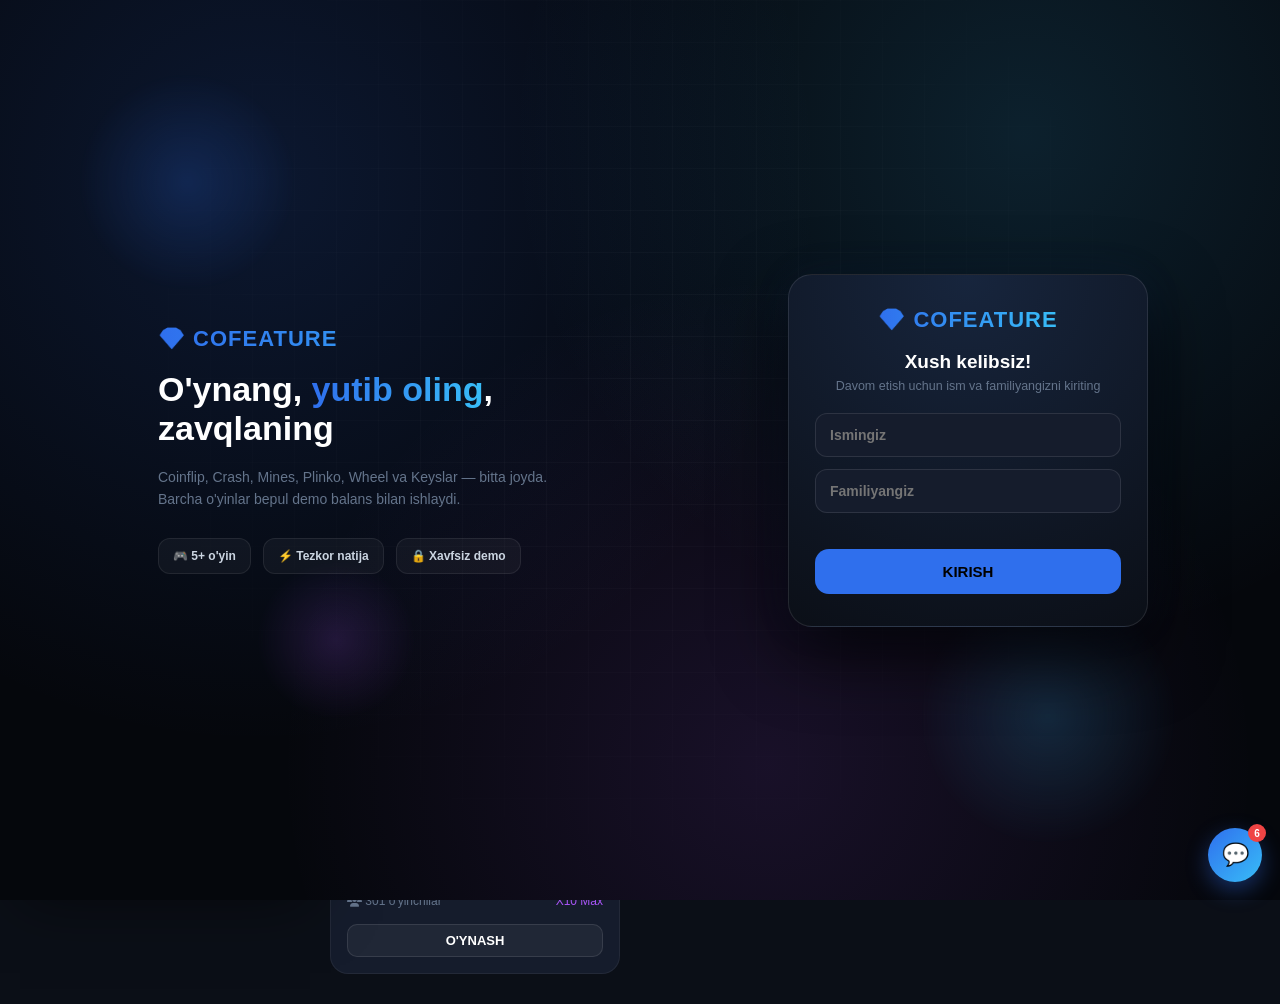
==== commit d9d805ef: "Birinchi yuklash" ====
--- a/index.html
+++ b/index.html
@@ -4,44 +4,48 @@
   <meta charset="UTF-8">
   <meta name="viewport" content="width=device-width, initial-scale=1.0">
   <title>COFEATURE - Casino Platform</title>
+  
+  <!-- FontAwesome ikonkalari uchun ulash -->
+  <link rel="stylesheet" href="https://cdnjs.cloudflare.com/ajax/libs/font-awesome/6.4.0/css/all.min.css">
+  
   <link rel="stylesheet" href="styles.css">
   <script src="balance.js" defer></script>
-<script src="vip.js" defer></script>
-<script src="referral.js" defer></script>
-<script src="extras.js" defer></script>
-<script src="shell.js" defer></script>
-<script src="daily.js" defer></script>
-<script src="social.js" defer></script>
+  <script src="vip.js" defer></script>
+  <script src="referral.js" defer></script>
+  <script src="extras.js" defer></script>
+  <script src="shell.js" defer></script>
+  <script src="daily.js" defer></script>
+  <script src="social.js" defer></script>
 </head>
 <body>
 
   <div class="topbar">
     <div class="topbar-left">
-      <div class="brand">💎 COFEATURE</div>
+      <div class="brand"><i class="fa-solid fa-gem" style="color: #38bdf8;"></i> COFEATURE</div>
     </div>
     <div style="display:flex; align-items:center; gap:10px;">
-      <div class="balance-pill">💎 <span class="js-balance">0</span></div>
+      <div class="balance-pill"><i class="fa-solid fa-gem" style="color: #38bdf8;"></i> <span class="js-balance">0</span></div>
       <button class="reset-btn" onclick="if(confirm('Balansni 10 000 ga qaytarasizmi?')) skzResetBalance()">Balansni tiklash</button>
     </div>
   </div>
 
   <main class="main-content">
     <div class="section-title">
-      <span>🔥 Mashhur O'yinlar</span>
-      <span style="font-size: 14px; color: #2f6fed; font-weight: normal;">🟢 <span class="js-online-count">3,420</span> kishi o'ynamoqda</span>
+      <span><i class="fa-solid fa-fire" style="color: #ef4444;"></i> Mashhur O'yinlar</span>
+      <span style="font-size: 14px; color: #2f6fed; font-weight: normal;"><i class="fa-solid fa-circle" style="font-size: 10px; color: #10b981;"></i> <span class="js-online-count">3,420</span> kishi o'ynamoqda</span>
     </div>
 
     <div class="games-grid">
 
       <a class="game-card" href="wheel.html">
         <div class="game-banner bg-wheel">
-          🎡
+          <i class="fa-solid fa-life-ring fa-2x"></i>
           <span class="badge badge-live">Live</span>
         </div>
         <div class="game-info">
           <div class="game-title">Wheel (Ruletka)</div>
           <div class="game-stats">
-            <span>👥 1,482 o'yinchilar</span>
+            <span><i class="fa-solid fa-users"></i> 1,482 o'yinchilar</span>
             <span style="color:#2f6fed;">X50 Max</span>
           </div>
           <div class="play-btn">O'YNASH</div>
@@ -50,13 +54,13 @@
 
       <a class="game-card" href="crash.html">
         <div class="game-banner bg-crash">
-          📈
+          <i class="fa-solid fa-chart-line fa-2x"></i>
           <span class="badge badge-hot">Hot</span>
         </div>
         <div class="game-info">
           <div class="game-title">Crash</div>
           <div class="game-stats">
-            <span>👥 840 o'yinchilar</span>
+            <span><i class="fa-solid fa-users"></i> 840 o'yinchilar</span>
             <span style="color:#f59e0b;">X1000 Max</span>
           </div>
           <div class="play-btn">O'YNASH</div>
@@ -65,12 +69,12 @@
 
       <a class="game-card" href="mines.html">
         <div class="game-banner bg-mines">
-          💣
+          <i class="fa-solid fa-bomb fa-2x"></i>
         </div>
         <div class="game-info">
           <div class="game-title">Mines</div>
           <div class="game-stats">
-            <span>👥 620 o'yinchilar</span>
+            <span><i class="fa-solid fa-users"></i> 620 o'yinchilar</span>
             <span style="color:#38bdf8;">99% RTP</span>
           </div>
           <div class="play-btn">O'YNASH</div>
@@ -79,12 +83,12 @@
 
       <a class="game-card" href="plinko.html">
         <div class="game-banner bg-plinko">
-          🟣
+          <i class="fa-solid fa-circle fa-2x" style="color: #a855f7;"></i>
         </div>
         <div class="game-info">
           <div class="game-title">Plinko</div>
           <div class="game-stats">
-            <span>👥 478 o'yinchilar</span>
+            <span><i class="fa-solid fa-users"></i> 478 o'yinchilar</span>
             <span style="color:#a855f7;">X100 Max</span>
           </div>
           <div class="play-btn">O'YNASH</div>
@@ -93,13 +97,13 @@
 
       <a class="game-card" href="coinflip.html">
         <div class="game-banner bg-coinflip">
-          🪙
+          <i class="fa-solid fa-coins fa-2x"></i>
           <span class="badge badge-new">Yangi</span>
         </div>
         <div class="game-info">
           <div class="game-title">CoinFlip</div>
           <div class="game-stats">
-            <span>👥 355 o'yinchilar</span>
+            <span><i class="fa-solid fa-users"></i> 355 o'yinchilar</span>
             <span style="color:#ef4444;">X2 Max</span>
           </div>
           <div class="play-btn">O'YNASH</div>
@@ -108,13 +112,13 @@
 
       <a class="game-card" href="cases.html">
         <div class="game-banner bg-cases">
-          🎁
+          <i class="fa-solid fa-gift fa-2x"></i>
           <span class="badge badge-new">Yangi</span>
         </div>
         <div class="game-info">
           <div class="game-title">Keyslar</div>
           <div class="game-stats">
-            <span>👥 512 o'yinchilar</span>
+            <span><i class="fa-solid fa-users"></i> 512 o'yinchilar</span>
             <span style="color:#f59e0b;">X35 Max</span>
           </div>
           <div class="play-btn">O'YNASH</div>
@@ -123,12 +127,12 @@
 
       <a class="game-card" href="upgrade.html">
         <div class="game-banner bg-plinko">
-          ⚡
+          <i class="fa-solid fa-bolt fa-2x"></i>
         </div>
         <div class="game-info">
           <div class="game-title">Apgreyder</div>
           <div class="game-stats">
-            <span>👥 301 o'yinchilar</span>
+            <span><i class="fa-solid fa-users"></i> 301 o'yinchilar</span>
             <span style="color:#a855f7;">X10 Max</span>
           </div>
           <div class="play-btn">O'YNASH</div>
@@ -139,4 +143,4 @@
   </main>
 
 </body>
-</html>
+</html>
